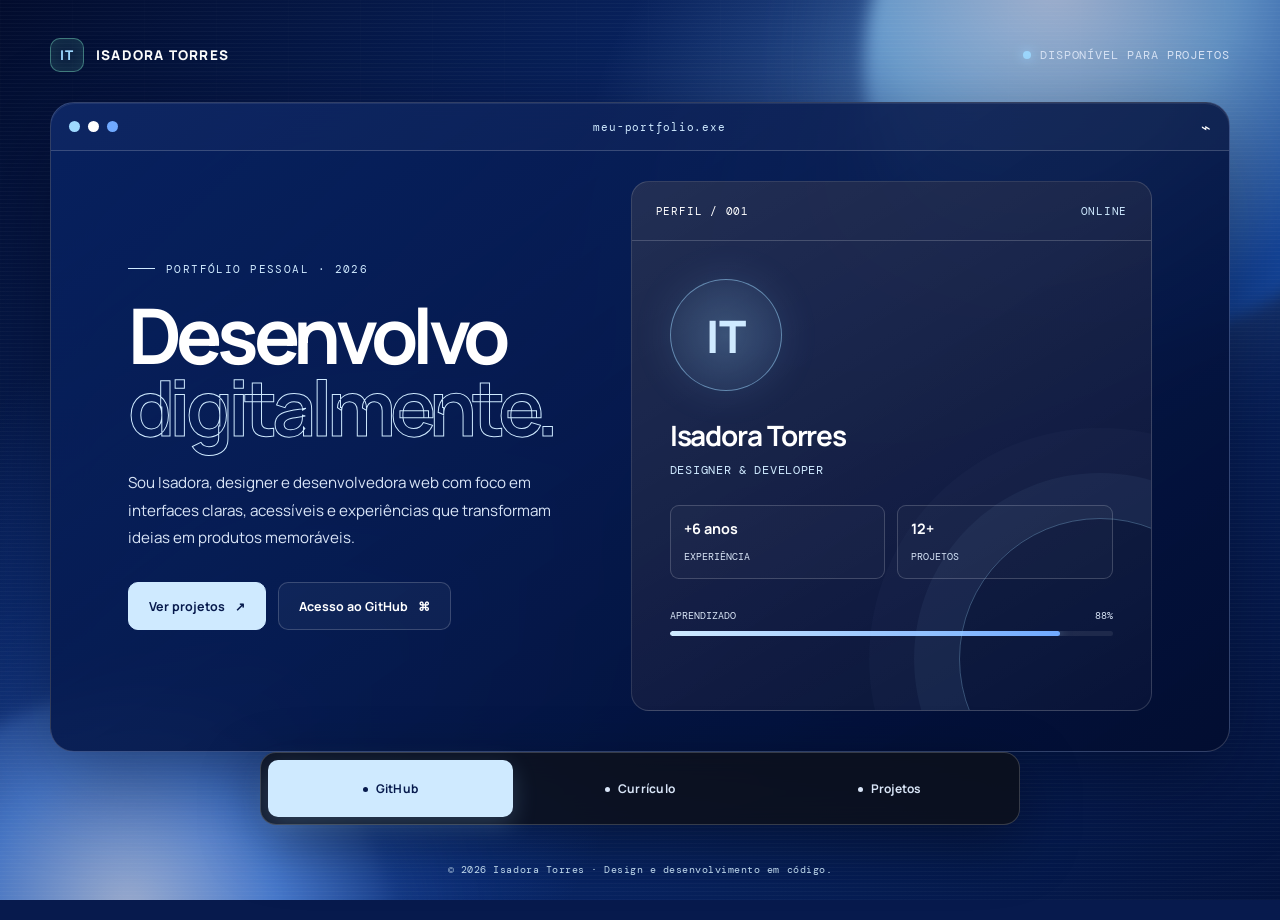
==== index.html @ 67c1f2a9 "primeira montagem do portifólio" ====
<!DOCTYPE html>
<html lang="pt-BR">
<head>
  <meta charset="UTF-8">
  <meta name="viewport" content="width=device-width, initial-scale=1.0">
  <meta name="description" content="Portfólio de Isadora Torres, designer e desenvolvedora web.">
  <title>Isadora Torres — Portfólio</title>
  <link rel="preconnect" href="https://fonts.googleapis.com">
  <link rel="preconnect" href="https://fonts.gstatic.com" crossorigin>
  <link rel="stylesheet" href="styles.css">
</head>
<body>
  <div class="background" aria-hidden="true">
    <div class="orb orb--one"></div>
    <div class="orb orb--two"></div>
  </div>
  <div class="scanlines" aria-hidden="true"></div>

  <main class="main-shell">
    <header class="topbar">
      <div class="brand">
        <span class="brand-mark" aria-hidden="true">IT</span>
        <span>Isadora Torres</span>
      </div>
      <div class="status">
        <span class="status-dot" aria-hidden="true"></span>
        Disponível para projetos
      </div>
    </header>

    <section class="window" aria-label="Portfólio pessoal">
      <div class="window-bar">
        <div class="window-controls" aria-hidden="true">
          <span class="control"></span>
          <span class="control"></span>
          <span class="control"></span>
        </div>
        <span class="window-title">meu-portfolio.exe</span>
        <span aria-hidden="true">⌁</span>
      </div>

      <div class="window-content">
        <section class="hero" aria-labelledby="hero-title">
          <div class="eyebrow">Portfólio pessoal · 2026</div>
          <h1 id="hero-title">Desenvolvo <span>digitalmente.</span></h1>
          <p class="hero-copy">
            Sou Isadora, designer e desenvolvedora web com foco em interfaces claras,
            acessíveis e experiências que transformam ideias em produtos memoráveis.
          </p>
          <div class="hero-actions">
            <button class="btn btn--primary" type="button" data-scroll-to="projetos">
              Ver projetos <span aria-hidden="true">↗</span>
            </button>
            <a class="btn" href="https://github.com/" target="_blank" rel="noreferrer">
              Acesso ao GitHub <span aria-hidden="true">⌘</span>
            </a>
          </div>
        </section>

        <aside class="profile-card" aria-label="Informações do perfil">
          <div class="card-header">
            <span>Perfil / 001</span>
            <span>Online</span>
          </div>
          <div class="card-body">
            <div class="avatar" aria-hidden="true">IT</div>
            <h2>Isadora Torres</h2>
            <div class="role">Designer &amp; Developer</div>
            <div class="card-meta">
              <div class="meta-item">
                <strong>+6 anos</strong>
                <span>Experiência</span>
              </div>
              <div class="meta-item">
                <strong>12+</strong>
                <span>Projetos</span>
              </div>
            </div>
            <div class="progress-label">
              <span>Aprendizado</span>
              <span>88%</span>
            </div>
            <div class="progress-track" aria-label="Progresso de aprendizado: 88 por cento">
              <div class="progress-fill"></div>
            </div>
          </div>
        </aside>
      </div>

      <section class="content-panel" id="panel-github" data-tab-panel="github" aria-labelledby="tab-github" hidden>
        <p class="panel-kicker">Código &amp; colaboração</p>
        <h2>GitHub</h2>
        <p class="panel-intro">Acompanhe minhas experiências em desenvolvimento, projetos open source e soluções criadas com foco em qualidade.</p>
        <div class="github-list">
          <article class="github-item">
            <div>
              <h3>Portfólio Web</h3>
              <p>Interface responsiva, acessível e animada.</p>
            </div>
            <span>HTML · CSS · JS</span>
          </article>
          <article class="github-item">
            <div>
              <h3>Dashboard de produtos</h3>
              <p>Organização de dados e experiência para usuários.</p>
            </div>
            <span>React · TypeScript</span>
          </article>
          <article class="github-item">
            <div>
              <h3>Biblioteca de componentes</h3>
              <p>Componentes reutilizáveis e padrões de design.</p>
            </div>
            <span>Storybook · Figma</span>
          </article>
        </div>
      </section>

      <section class="content-panel" id="panel-curriculo" data-tab-panel="curriculo" aria-labelledby="tab-curriculo" hidden>
        <p class="panel-kicker">Formação &amp; experiência</p>
        <h2>Currículo</h2>
        <p class="panel-intro">Uma combinação de experiência em design, desenvolvimento e colaboração para construir produtos completos.</p>
        <div class="resume-list">
          <article class="resume-item">
            <div>
              <h3>Desenvolvedora Sênior</h3>
              <p>Studio Digital · 2023 — Atual</p>
            </div>
            <span>Design systems · Frontend</span>
          </article>
          <article class="resume-item">
            <div>
              <h3>Designer de Produto</h3>
              <p>Nome da Empresa · 2020 — 2023</p>
            </div>
            <span>UX · Pesquisa · Prototipagem</span>
          </article>
          <article class="resume-item">
            <div>
              <h3>Graduação em Design</h3>
              <p>Universidade · 2019</p>
            </div>
            <span>Interface · Estratégia</span>
          </article>
        </div>
      </section>

      <section class="content-panel" id="panel-projetos" data-tab-panel="projetos" aria-labelledby="tab-projetos" hidden>
        <p class="panel-kicker">Trabalhos selecionados</p>
        <h2>Projetos</h2>
        <p class="panel-intro">Projetos que conectam estratégia, design e tecnologia para entregar soluções práticas e impactantes.</p>
        <div class="project-grid">
          <article class="project-card">
            <div class="project-card__top"><span>01 / 04</span><span>2026</span></div>
            <div>
              <h3>Finança em movimento</h3>
              <p>Plataforma de acompanhamento financeiro com experiência intuitiva.</p>
            </div>
          </article>
          <article class="project-card">
            <div class="project-card__top"><span>02 / 04</span><span>2025</span></div>
            <div>
              <h3>Identidade editorial</h3>
              <p>Sistema visual para publicar conteúdo com clareza e personalidade.</p>
            </div>
          </article>
          <article class="project-card">
            <div class="project-card__top"><span>03 / 04</span><span>2025</span></div>
            <div>
              <h3>Comunidad digital</h3>
              <p>Espaço de colaboração para profissionais de diferentes áreas.</p>
            </div>
          </article>
          <article class="project-card">
            <div class="project-card__top"><span>04 / 04</span><span>2024</span></div>
            <div>
              <h3>Mobile first</h3>
              <p>Experiência mobile pensada para atendimento e compras rápidas.</p>
            </div>
          </article>
        </div>
      </section>
    </section>

    <nav class="tabs" aria-label="Navegação do portfólio">
      <button class="tab-button is-active" id="tab-github" type="button" role="tab" aria-selected="true" aria-controls="panel-github" data-tab="github" tabindex="0">GitHub</button>
      <button class="tab-button" id="tab-curriculo" type="button" role="tab" aria-selected="false" aria-controls="panel-curriculo" data-tab="curriculo" tabindex="-1">Currículo</button>
      <button class="tab-button" id="tab-projetos" type="button" role="tab" aria-selected="false" aria-controls="panel-projetos" data-tab="projetos" tabindex="-1">Projetos</button>
    </nav>

    <p class="footer-note">Criado com atenção, código e uma boa dose de café.</p>
  </main>

  <script src="script.js"></script>
</body>
</html>
---- styles.css ----
@import url('https://fonts.googleapis.com/css2?family=DM+Mono:wght@400;500&family=Manrope:wght@400;500;600;700;800&display=swap');

:root {
  --ink: #ffffff;
  --muted: #d9e5f7;
  --panel: rgba(6, 27, 76, 0.74);
  --panel-strong: rgba(4, 20, 61, 0.92);
  --line: rgba(255, 255, 255, 0.18);
  --accent: #9ed9ff;
  --accent-2: #6fa9ff;
  --blue-deep: #071a4d;
  --blue-mid: #1d5fc6;
  --blue-soft: #cfeaff;
  --shadow: 0 30px 90px rgba(0, 6, 28, 0.48);
}

* {
  box-sizing: border-box;
}

html {
  scroll-behavior: smooth;
}

body {
  margin: 0;
  min-height: 100vh;
  overflow-x: hidden;
  color: var(--ink);
  background: var(--blue-deep);
  font-family: 'Manrope', sans-serif;
}

button,
a {
  font: inherit;
}

button {
  color: inherit;
}

.background {
  position: fixed;
  inset: 0;
  z-index: -3;
  overflow: hidden;
  background:
    radial-gradient(circle at 72% 20%, rgba(158, 217, 255, 0.3), transparent 29%),
    radial-gradient(circle at 20% 76%, rgba(43, 117, 255, 0.35), transparent 31%),
    linear-gradient(135deg, #020c2d 0%, #0b2d76 48%, #03133e 100%);
}

.background::before {
  content: '';
  position: absolute;
  inset: 0;
  opacity: 0.16;
  background-image:
    linear-gradient(rgba(255,255,255,0.06) 1px, transparent 1px),
    linear-gradient(90deg, rgba(255,255,255,0.06) 1px, transparent 1px);
  background-size: 72px 72px;
  mask-image: linear-gradient(to bottom, black, transparent 82%);
}

.orb {
  position: absolute;
  width: 34rem;
  height: 34rem;
  border-radius: 50%;
  filter: blur(8px);
  opacity: 0.58;
  animation: float 12s ease-in-out infinite alternate;
}

.orb--one {
  top: -13rem;
  right: -8rem;
  background: radial-gradient(circle at 35% 35%, #ffffff, #9ed9ff 36%, #1d5fc6 70%);
  box-shadow: 0 0 120px rgba(158, 217, 255, 0.35);
}

.orb--two {
  bottom: -21rem;
  left: -9rem;
  background: radial-gradient(circle at 50% 40%, #ffffff, #6fa9ff 35%, #0b2d76 70%);
  box-shadow: 0 0 120px rgba(111, 169, 255, 0.3);
  animation-delay: -5s;
}

.scanlines {
  position: fixed;
  inset: 0;
  z-index: -1;
  opacity: 0.06;
  pointer-events: none;
  background: repeating-linear-gradient(to bottom, transparent 0, transparent 3px, #fff 4px);
}

.main-shell {
  width: min(1180px, calc(100% - 40px));
  min-height: 100vh;
  margin: 0 auto;
  padding: 28px 0 34px;
  display: flex;
  flex-direction: column;
}

.topbar {
  display: flex;
  align-items: center;
  justify-content: space-between;
  min-height: 54px;
}

.brand {
  display: flex;
  align-items: center;
  gap: 12px;
  font-size: 0.84rem;
  font-weight: 800;
  letter-spacing: 0.09em;
  text-transform: uppercase;
}

.brand-mark {
  width: 34px;
  height: 34px;
  display: grid;
  place-items: center;
  border: 1px solid rgba(139,255,214,0.4);
  border-radius: 10px;
  color: var(--accent);
  background: rgba(139,255,214,0.08);
  box-shadow: inset 0 0 18px rgba(139,255,214,0.08);
}

.status {
  display: flex;
  align-items: center;
  gap: 9px;
  color: var(--muted);
  font-family: 'DM Mono', monospace;
  font-size: 0.72rem;
  letter-spacing: 0.08em;
  text-transform: uppercase;
}

.status-dot {
  width: 8px;
  height: 8px;
  border-radius: 50%;
  background: var(--accent);
  box-shadow: 0 0 12px var(--accent);
  animation: pulse 2s ease-in-out infinite;
}

.window {
  position: relative;
  flex: 1;
  min-height: 650px;
  margin-top: 20px;
  overflow: hidden;
  border: 1px solid var(--line);
  border-radius: 24px;
  background: linear-gradient(145deg, rgba(8, 35, 100, 0.88), rgba(2, 13, 48, 0.96));
  box-shadow: var(--shadow);
  backdrop-filter: blur(20px);
}

.window::before {
  content: '';
  position: absolute;
  inset: 0;
  pointer-events: none;
  border-radius: inherit;
  box-shadow: inset 0 1px 0 rgba(255,255,255,0.08);
}

.window-bar {
  height: 48px;
  padding: 0 18px;
  display: flex;
  align-items: center;
  justify-content: space-between;
  border-bottom: 1px solid var(--line);
  background: rgba(255,255,255,0.025);
}

.window-controls {
  display: flex;
  gap: 8px;
}

.control {
  width: 11px;
  height: 11px;
  border-radius: 50%;
  background: rgba(255,255,255,0.18);
}

.control:nth-child(1) { background: #9ed9ff; }
.control:nth-child(2) { background: #ffffff; }
.control:nth-child(3) { background: #6fa9ff; }

.window-title {
  color: var(--blue-soft);
  font-family: 'DM Mono', monospace;
  font-size: 0.69rem;
  letter-spacing: 0.07em;
}

.window-content {
  display: grid;
  grid-template-columns: 0.9fr 1.1fr;
  min-height: 590px;
}

.hero {
  padding: clamp(48px, 7vw, 92px) clamp(30px, 6vw, 80px);
  display: flex;
  flex-direction: column;
  justify-content: center;
}

.eyebrow {
  display: flex;
  align-items: center;
  gap: 11px;
  margin-bottom: 23px;
  color: var(--blue-soft);
  font-family: 'DM Mono', monospace;
  font-size: 0.69rem;
  letter-spacing: 0.13em;
  text-transform: uppercase;
}

.eyebrow::before {
  content: '';
  width: 27px;
  height: 1px;
  background: var(--blue-soft);
}

h1 {
  max-width: 600px;
  margin: 0;
  font-size: clamp(3.2rem, 6vw, 6.1rem);
  line-height: 0.94;
  letter-spacing: -0.07em;
}

h1 span {
  display: block;
  color: transparent;
  -webkit-text-stroke: 1px var(--blue-soft);
}

.hero-copy {
  max-width: 500px;
  margin: 26px 0 31px;
  color: var(--muted);
  font-size: 0.95rem;
  line-height: 1.8;
}

.hero-actions {
  display: flex;
  flex-wrap: wrap;
  gap: 12px;
}

.btn {
  min-height: 48px;
  padding: 0 20px;
  display: inline-flex;
  align-items: center;
  justify-content: center;
  gap: 10px;
  border: 1px solid var(--line);
  border-radius: 10px;
  color: var(--ink);
  background: rgba(255,255,255,0.04);
  cursor: pointer;
  text-decoration: none;
  font-size: 0.78rem;
  font-weight: 700;
  transition: transform 180ms ease, background 180ms ease, border-color 180ms ease;
}

.btn:hover {
  transform: translateY(-2px);
  border-color: rgba(139,255,214,0.45);
  background: rgba(139,255,214,0.08);
}

.btn--primary {
  border-color: var(--blue-soft);
  color: var(--blue-deep);
  background: var(--blue-soft);
}

.btn--primary:hover {
  background: #ffffff;
}

.profile-card {
  position: relative;
  margin: 30px clamp(30px, 6vw, 80px) 30px 0;
  min-height: 520px;
  overflow: hidden;
  border: 1px solid rgba(255,255,255,0.15);
  border-radius: 18px;
  background:
    linear-gradient(150deg, rgba(255,255,255,0.12), rgba(255,255,255,0.025)),
    rgba(3, 15, 52, 0.72);
}

.profile-card::after {
  content: '';
  position: absolute;
  width: 280px;
  height: 280px;
  right: -90px;
  bottom: -90px;
  border: 1px solid rgba(158,217,255,0.3);
  border-radius: 50%;
  box-shadow: 0 0 0 45px rgba(158,217,255,0.05), 0 0 0 90px rgba(158,217,255,0.025);
}

.card-header {
  padding: 22px 24px;
  display: flex;
  justify-content: space-between;
  border-bottom: 1px solid var(--line);
  font-family: 'DM Mono', monospace;
  font-size: 0.68rem;
  letter-spacing: 0.07em;
  text-transform: uppercase;
}

.card-header span:last-child {
  color: var(--blue-soft);
}

.card-body {
  padding: 38px 38px 28px;
}

.avatar {
  width: 112px;
  height: 112px;
  display: grid;
  place-items: center;
  margin-bottom: 25px;
  border: 1px solid rgba(158,217,255,0.5);
  border-radius: 50%;
  color: var(--blue-soft);
  background: radial-gradient(circle, rgba(158,217,255,0.24), rgba(158,217,255,0.04));
  font-size: 2.8rem;
  font-weight: 800;
  box-shadow: 0 0 40px rgba(158,217,255,0.12);
}

.profile-card h2 {
  margin: 0 0 8px;
  font-size: 1.75rem;
  letter-spacing: -0.04em;
}

.role {
  color: var(--blue-soft);
  font-family: 'DM Mono', monospace;
  font-size: 0.73rem;
  letter-spacing: 0.06em;
  text-transform: uppercase;
}

.card-meta {
  margin: 27px 0 30px;
  display: grid;
  grid-template-columns: 1fr 1fr;
  gap: 12px;
}

.meta-item {
  padding: 13px;
  border: 1px solid var(--line);
  border-radius: 9px;
  background: rgba(255,255,255,0.025);
}

.meta-item strong {
  display: block;
  margin-bottom: 5px;
  font-size: 0.9rem;
}

.meta-item span {
  color: var(--muted);
  font-family: 'DM Mono', monospace;
  font-size: 0.63rem;
  text-transform: uppercase;
}

.progress-label {
  display: flex;
  justify-content: space-between;
  margin-bottom: 9px;
  color: var(--muted);
  font-family: 'DM Mono', monospace;
  font-size: 0.65rem;
  text-transform: uppercase;
}

.progress-track {
  height: 5px;
  overflow: hidden;
  border-radius: 10px;
  background: rgba(255,255,255,0.08);
}

.progress-fill {
  width: 88%;
  height: 100%;
  border-radius: inherit;
  background: linear-gradient(90deg, var(--blue-soft), var(--accent-2));
  box-shadow: 0 0 12px rgba(158,217,255,0.5);
  animation: load 1.4s ease-out both;
}

.content-panel {
  display: none;
  min-height: 590px;
  padding: 64px clamp(30px, 6vw, 80px);
  animation: panelIn 420ms ease both;
}

.content-panel.is-active {
  display: block;
}

.panel-kicker {
  margin: 0 0 12px;
  color: var(--blue-soft);
  font-family: 'DM Mono', monospace;
  font-size: 0.69rem;
  letter-spacing: 0.11em;
  text-transform: uppercase;
}

.content-panel h2 {
  margin: 0 0 18px;
  font-size: clamp(2.1rem, 4vw, 3.8rem);
  letter-spacing: -0.055em;
}

.panel-intro {
  max-width: 680px;
  margin: 0 0 40px;
  color: var(--muted);
  line-height: 1.7;
}

.project-grid {
  display: grid;
  grid-template-columns: repeat(2, minmax(0, 1fr));
  gap: 15px;
}

.project-card {
  min-height: 175px;
  padding: 22px;
  display: flex;
  flex-direction: column;
  justify-content: space-between;
  border: 1px solid var(--line);
  border-radius: 14px;
  background: rgba(255,255,255,0.025);
  transition: transform 180ms ease, border-color 180ms ease, background 180ms ease;
}

.project-card:hover {
  transform: translateY(-4px);
  border-color: rgba(158,217,255,0.55);
  background: rgba(158,217,255,0.08);
}

.project-card__top {
  display: flex;
  align-items: center;
  justify-content: space-between;
  color: var(--blue-soft);
  font-family: 'DM Mono', monospace;
  font-size: 0.64rem;
}

.project-card h3 {
  margin: 20px 0 7px;
  font-size: 1.1rem;
}

.project-card p {
  margin: 0;
  color: var(--muted);
  font-size: 0.78rem;
  line-height: 1.55;
}

.resume-list,
.github-list {
  display: grid;
  gap: 12px;
}

.resume-item,
.github-item {
  padding: 20px;
  display: grid;
  grid-template-columns: 1fr auto;
  gap: 20px;
  align-items: center;
  border: 1px solid var(--line);
  border-radius: 13px;
  background: rgba(255,255,255,0.025);
}

.resume-item h3,
.github-item h3 {
  margin: 0 0 6px;
  font-size: 1rem;
}

.resume-item p,
.github-item p {
  margin: 0;
  color: var(--muted);
  font-size: 0.78rem;
}

.resume-item span,
.github-item span {
  color: var(--blue-soft);
  font-family: 'DM Mono', monospace;
  font-size: 0.66rem;
}

.tabs {
  position: relative;
  z-index: 3;
  width: min(760px, calc(100% - 40px));
  margin: 0 auto 0;
  padding: 7px;
  display: grid;
  grid-template-columns: repeat(3, 1fr);
  gap: 5px;
  border: 1px solid var(--line);
  border-radius: 16px;
  background: rgba(12, 16, 26, 0.86);
  box-shadow: 0 20px 60px rgba(0,0,0,0.34);
  backdrop-filter: blur(16px);
}

.tab-button {
  position: relative;
  min-height: 57px;
  border: 0;
  border-radius: 10px;
  color: var(--muted);
  background: transparent;
  cursor: pointer;
  font-size: 0.75rem;
  font-weight: 700;
  letter-spacing: 0.02em;
  transition: color 180ms ease, background 180ms ease;
}

.tab-button:hover {
  color: var(--ink);
}

.tab-button.is-active {
  color: var(--blue-deep);
  background: var(--blue-soft);
  box-shadow: 0 8px 24px rgba(158,217,255,0.2);
}

.tab-button::before {
  content: '';
  width: 5px;
  height: 5px;
  display: inline-block;
  margin-right: 8px;
  border-radius: 50%;
  background: currentColor;
  vertical-align: 1px;
}

.footer-note {
  padding: 28px 0 0;
  color: var(--blue-soft);
  font-family: 'DM Mono', monospace;
  font-size: 0.64rem;
  letter-spacing: 0.05em;
  text-align: center;
}

@keyframes float {
  from { transform: translate3d(-2%, -2%, 0) scale(0.96); }
  to { transform: translate3d(5%, 5%, 0) scale(1.08); }
}

@keyframes pulse {
  50% { opacity: 0.45; transform: scale(0.8); }
}

@keyframes load {
  from { width: 0; }
}

@keyframes panelIn {
  from { opacity: 0; transform: translateY(12px); }
  to { opacity: 1; transform: translateY(0); }
}

@media (max-width: 850px) {
  .window-content {
    grid-template-columns: 1fr;
  }

  .hero {
    padding-bottom: 45px;
  }

  .profile-card {
    margin: 0 30px 30px;
    min-height: 390px;
  }

  .content-panel {
    padding-top: 50px;
  }
}

@media (max-width: 560px) {
  .main-shell {
    width: min(100% - 20px, 1180px);
    padding-top: 14px;
  }

  .window {
    min-height: 0;
    border-radius: 18px;
  }

  .window-title {
    display: none;
  }

  .hero,
  .content-panel {
    padding-left: 23px;
    padding-right: 23px;
  }

  h1 {
    font-size: clamp(3rem, 17vw, 4.5rem);
  }

  .profile-card {
    margin-left: 12px;
    margin-right: 12px;
  }

  .card-body {
    padding: 30px 24px;
  }

  .project-grid,
  .resume-item,
  .github-item {
    grid-template-columns: 1fr;
  }

  .tabs {
    width: calc(100% - 20px);
    gap: 2px;
  }

  .tab-button {
    min-height: 54px;
    font-size: 0.66rem;
  }

  .tab-button::before {
    display: none;
  }
}

@media (prefers-reduced-motion: reduce) {
  *,
  *::before,
  *::after {
    scroll-behavior: auto !important;
    animation-duration: 0.01ms !important;
    animation-iteration-count: 1 !important;
    transition-duration: 0.01ms !important;
  }
}
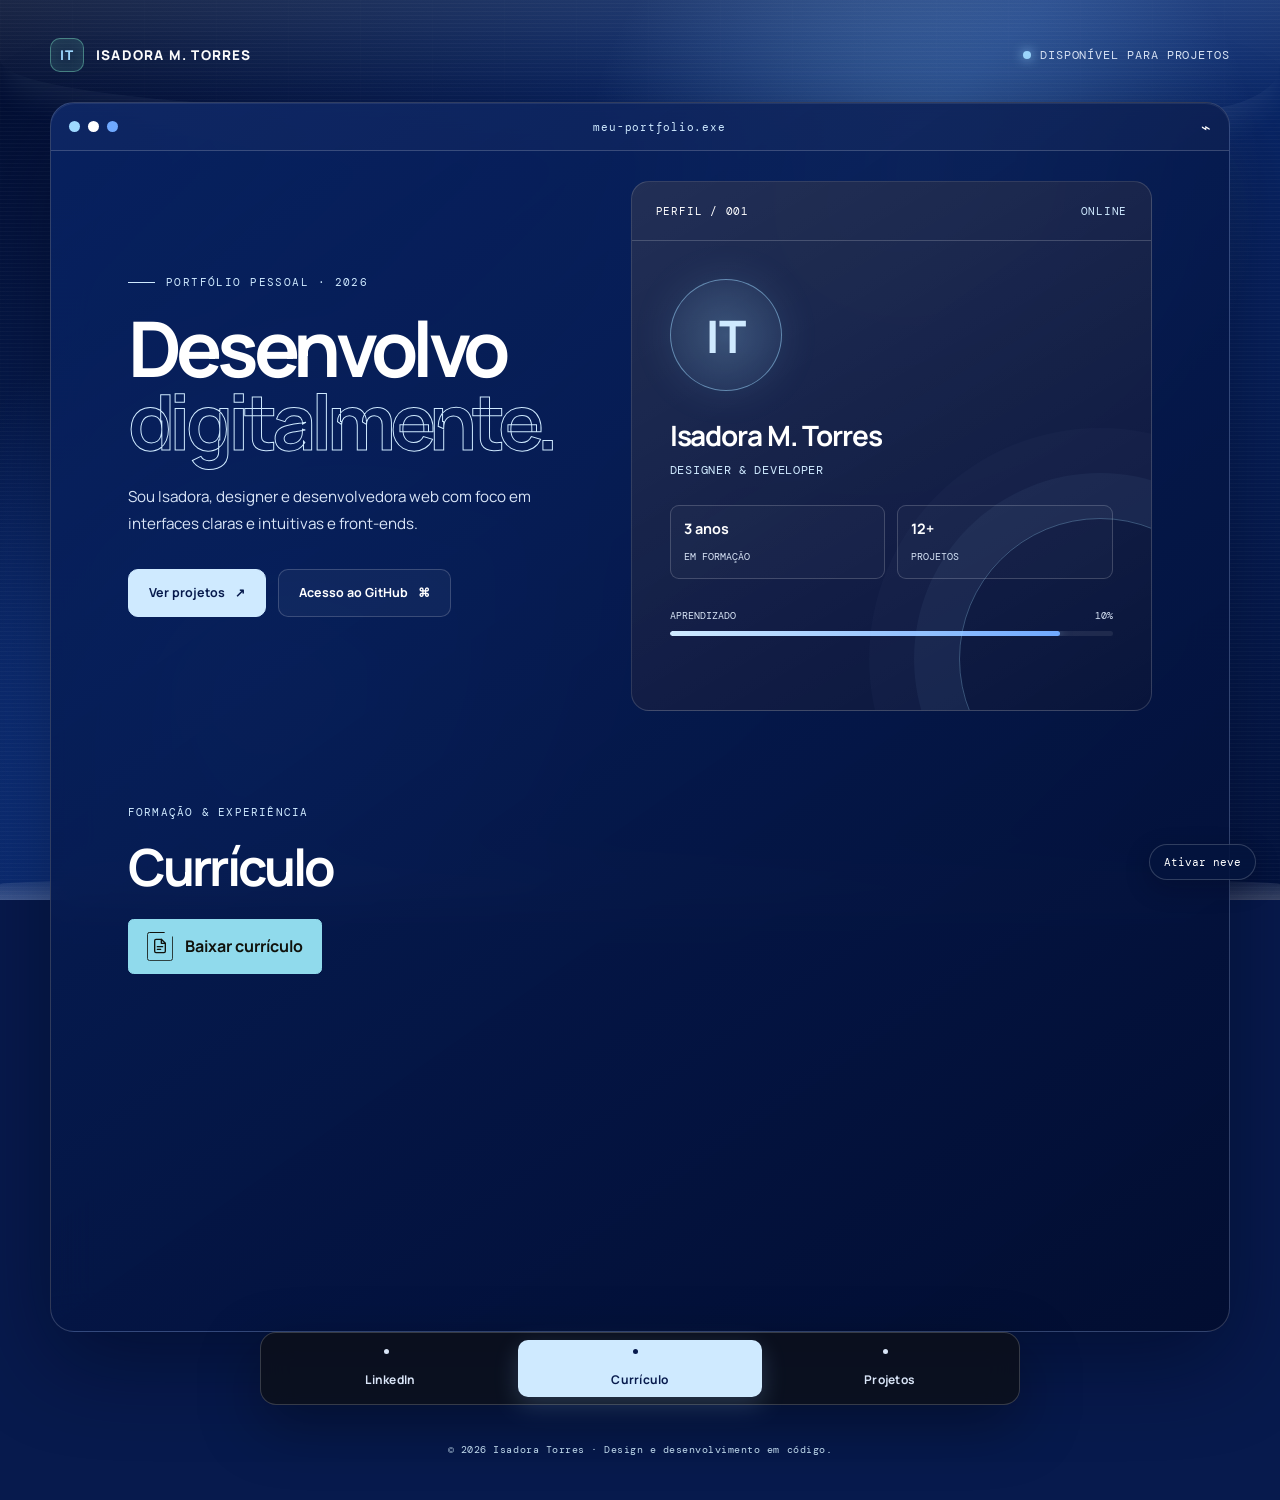
==== commit ecafeccc: "adicionado abas dos projetos e link para o linkediin" ====
--- a/index.html
+++ b/index.html
@@ -10,9 +10,15 @@
   <link rel="stylesheet" href="styles.css">
 </head>
 <body>
+  <input class="snow-toggle-input" type="checkbox" id="snow-toggle" aria-label="Ativar ou pausar a animação de neve">
+  <label class="snow-toggle-label" for="snow-toggle">
+    <span class="snow-toggle-label__play">Ativar neve</span>
+    <span class="snow-toggle-label__pause">Pausar neve</span>
+  </label>
   <div class="background" aria-hidden="true">
-    <div class="orb orb--one"></div>
-    <div class="orb orb--two"></div>
+    <div class="snow-cloud"></div>
+    <div class="snow-layer"></div>
+    <div class="snow-ground"></div>
   </div>
   <div class="scanlines" aria-hidden="true"></div>
 
@@ -20,7 +26,7 @@
     <header class="topbar">
       <div class="brand">
         <span class="brand-mark" aria-hidden="true">IT</span>
-        <span>Isadora Torres</span>
+        <span>Isadora M. Torres</span>
       </div>
       <div class="status">
         <span class="status-dot" aria-hidden="true"></span>
@@ -44,8 +50,8 @@
           <div class="eyebrow">Portfólio pessoal · 2026</div>
           <h1 id="hero-title">Desenvolvo <span>digitalmente.</span></h1>
           <p class="hero-copy">
-            Sou Isadora, designer e desenvolvedora web com foco em interfaces claras,
-            acessíveis e experiências que transformam ideias em produtos memoráveis.
+            Sou Isadora, designer e desenvolvedora web com foco em interfaces claras
+            e intuitivas e front-ends.
           </p>
           <div class="hero-actions">
             <button class="btn btn--primary" type="button" data-scroll-to="projetos">
@@ -64,12 +70,12 @@
           </div>
           <div class="card-body">
             <div class="avatar" aria-hidden="true">IT</div>
-            <h2>Isadora Torres</h2>
+            <h2>Isadora M. Torres</h2>
             <div class="role">Designer &amp; Developer</div>
             <div class="card-meta">
               <div class="meta-item">
-                <strong>+6 anos</strong>
-                <span>Experiência</span>
+                <strong>3 anos</strong>
+                <span>Em formação</span>
               </div>
               <div class="meta-item">
                 <strong>12+</strong>
@@ -78,113 +84,164 @@
             </div>
             <div class="progress-label">
               <span>Aprendizado</span>
-              <span>88%</span>
-            </div>
-            <div class="progress-track" aria-label="Progresso de aprendizado: 88 por cento">
+              <span>10%</span>
+            </div>
+            <div class="progress-track" aria-label="Progresso de aprendizado: 10 por cento">
               <div class="progress-fill"></div>
             </div>
           </div>
         </aside>
       </div>
 
-      <section class="content-panel" id="panel-github" data-tab-panel="github" aria-labelledby="tab-github" hidden>
-        <p class="panel-kicker">Código &amp; colaboração</p>
-        <h2>GitHub</h2>
-        <p class="panel-intro">Acompanhe minhas experiências em desenvolvimento, projetos open source e soluções criadas com foco em qualidade.</p>
-        <div class="github-list">
-          <article class="github-item">
-            <div>
-              <h3>Portfólio Web</h3>
-              <p>Interface responsiva, acessível e animada.</p>
-            </div>
-            <span>HTML · CSS · JS</span>
-          </article>
-          <article class="github-item">
-            <div>
-              <h3>Dashboard de produtos</h3>
-              <p>Organização de dados e experiência para usuários.</p>
-            </div>
-            <span>React · TypeScript</span>
-          </article>
-          <article class="github-item">
-            <div>
-              <h3>Biblioteca de componentes</h3>
-              <p>Componentes reutilizáveis e padrões de design.</p>
-            </div>
-            <span>Storybook · Figma</span>
-          </article>
-        </div>
+      <section class="content-panel is-active" id="panel-curriculo" data-tab-panel="curriculo" aria-labelledby="tab-curriculo">
+        <p class="panel-kicker">Formação &amp; experiência</p>
+
+        <!-- curriculo list and styles-->
+        <h2>Currículo</h2>
+
+        <style>
+          .curriculo-download {
+            --download-color: #90daec;
+            display: inline-flex;
+            align-items: center;
+            gap: 0.75rem;
+            min-height: 3rem;
+            padding: 0.75rem 1.15rem;
+            border: 1px solid var(--download-color);
+            border-radius: 0.35rem;
+            color: #10120c;
+            background: var(--download-color);
+            font: inherit;
+            font-weight: 700;
+            cursor: pointer;
+            box-shadow: 0 0 0 rgba(216, 255, 79, 0);
+            transition: transform 180ms ease, box-shadow 180ms ease, background 180ms ease;
+          }
+
+          .curriculo-download:hover {
+            transform: translateY(-3px);
+            background: #88ffeb;
+            box-shadow: 0 8px 24px rgba(216, 255, 79, 0.28);
+          }
+
+          .curriculo-download:focus-visible {
+            outline: 3px solid #fff;
+            outline-offset: 4px;
+          }
+
+          .curriculo-download:active,
+          .curriculo-download.is-opening {
+            transform: translateY(1px) scale(0.96);
+          }
+
+          .curriculo-download__icon {
+            position: relative;
+            display: grid;
+            width: 1.6rem;
+            height: 1.8rem;
+            place-items: center;
+            transition: transform 350ms cubic-bezier(0.2, 0.8, 0.2, 1);
+          }
+
+          .curriculo-download:hover .curriculo-download__icon,
+          .curriculo-download.is-opening .curriculo-download__icon {
+            transform: translateY(3px) rotate(3deg);
+          }
+
+          .curriculo-download__icon::after {
+            position: absolute;
+            inset: 0;
+            border: 1px solid currentColor;
+            border-radius: 0.15rem;
+            content: "";
+            clip-path: polygon(0 0, 67% 0, 78% 16%, 100% 16%, 100% 100%, 0 100%);
+          }
+
+          .curriculo-download__icon svg {
+            width: 1rem;
+            height: 1rem;
+            animation: file-pulse 1.1s ease-in-out infinite alternate;
+          }
+
+          .curriculo-download.is-opening .curriculo-download__icon svg {
+            animation: file-open 650ms ease both;
+          }
+
+          @keyframes file-pulse {
+            to { transform: translateY(-2px); }
+          }
+
+          @keyframes file-open {
+            0% { transform: scale(1); }
+            45% { transform: translateY(-5px) scale(1.25) rotate(-8deg); }
+            100% { transform: translateY(0) scale(1) rotate(0); }
+          }
+        </style>
+
+        <button
+          class="curriculo-download"
+          type="button"
+          aria-label="Abrir o currículo em uma nova janela"
+          onclick="this.classList.remove('is-opening'); void this.offsetWidth; this.classList.add('is-opening'); window.open('./curriculo.pdf', '_blank', 'noopener,noreferrer'); setTimeout(() => this.classList.remove('is-opening'), 700);"
+        >
+          <span class="curriculo-download__icon" aria-hidden="true">
+            <svg viewBox="0 0 24 24" fill="none" stroke="currentColor" stroke-width="2" stroke-linecap="round" stroke-linejoin="round">
+              <path d="M14 2H6a2 2 0 0 0-2 2v16a2 2 0 0 0 2 2h12a2 2 0 0 0 2-2V8z"></path>
+              <path d="M14 2v6h6M8 13h8M8 17h5"></path>
+            </svg>
+          </span>
+          Baixar currículo
+        </button>
+
       </section>
 
-      <section class="content-panel" id="panel-curriculo" data-tab-panel="curriculo" aria-labelledby="tab-curriculo" hidden>
-        <p class="panel-kicker">Formação &amp; experiência</p>
-        <h2>Currículo</h2>
-        <p class="panel-intro">Uma combinação de experiência em design, desenvolvimento e colaboração para construir produtos completos.</p>
-        <div class="resume-list">
-          <article class="resume-item">
-            <div>
-              <h3>Desenvolvedora Sênior</h3>
-              <p>Studio Digital · 2023 — Atual</p>
-            </div>
-            <span>Design systems · Frontend</span>
-          </article>
-          <article class="resume-item">
-            <div>
-              <h3>Designer de Produto</h3>
-              <p>Nome da Empresa · 2020 — 2023</p>
-            </div>
-            <span>UX · Pesquisa · Prototipagem</span>
-          </article>
-          <article class="resume-item">
-            <div>
-              <h3>Graduação em Design</h3>
-              <p>Universidade · 2019</p>
-            </div>
-            <span>Interface · Estratégia</span>
-          </article>
-        </div>
-      </section>
-
+      <!-- Project List -->
       <section class="content-panel" id="panel-projetos" data-tab-panel="projetos" aria-labelledby="tab-projetos" hidden>
         <p class="panel-kicker">Trabalhos selecionados</p>
+
         <h2>Projetos</h2>
         <p class="panel-intro">Projetos que conectam estratégia, design e tecnologia para entregar soluções práticas e impactantes.</p>
         <div class="project-grid">
           <article class="project-card">
             <div class="project-card__top"><span>01 / 04</span><span>2026</span></div>
             <div>
-              <h3>Finança em movimento</h3>
-              <p>Plataforma de acompanhamento financeiro com experiência intuitiva.</p>
+              <h3>Portfólio pessoal</h3>
+              <p>Site responsivo para apresentar meu perfil, currículo e projetos.</p>
+              <a class="btn" href="./projeto1.html" aria-label="Ver detalhes do projeto 1">Ver detalhes</a>
             </div>
           </article>
           <article class="project-card">
             <div class="project-card__top"><span>02 / 04</span><span>2025</span></div>
             <div>
-              <h3>Identidade editorial</h3>
-              <p>Sistema visual para publicar conteúdo com clareza e personalidade.</p>
+              <h3>project 2</h3>
+              <p>project 2</p>
+              <a class="btn" href="./projeto2.html" aria-label="Ver detalhes do projeto 2">Ver detalhes</a>
             </div>
           </article>
           <article class="project-card">
             <div class="project-card__top"><span>03 / 04</span><span>2025</span></div>
             <div>
-              <h3>Comunidad digital</h3>
-              <p>Espaço de colaboração para profissionais de diferentes áreas.</p>
+              <h3>project 3</h3>
+              <p>project 3</p>
+              <a class="btn" href="./projeto3.html" aria-label="Ver detalhes do projeto 3">Ver detalhes</a>
             </div>
           </article>
           <article class="project-card">
             <div class="project-card__top"><span>04 / 04</span><span>2024</span></div>
             <div>
-              <h3>Mobile first</h3>
-              <p>Experiência mobile pensada para atendimento e compras rápidas.</p>
+              <h3>project 4</h3>
+              <p>project 4</p>
+              <a class="btn" href="./projeto4.html" aria-label="Ver detalhes do projeto 4">Ver detalhes</a>
             </div>
           </article>
         </div>
       </section>
     </section>
 
+<!-- Tabs -->
     <nav class="tabs" aria-label="Navegação do portfólio">
-      <button class="tab-button is-active" id="tab-github" type="button" role="tab" aria-selected="true" aria-controls="panel-github" data-tab="github" tabindex="0">GitHub</button>
-      <button class="tab-button" id="tab-curriculo" type="button" role="tab" aria-selected="false" aria-controls="panel-curriculo" data-tab="curriculo" tabindex="-1">Currículo</button>
+      <a class="tab-button" href="https://www.linkedin.com/in/isadora-da-maia-torres-57410b334/" target="_blank" rel="noopener noreferrer">LinkedIn</a>
+      <button class="tab-button is-active" id="tab-curriculo" type="button" role="tab" aria-selected="true" aria-controls="panel-curriculo" data-tab="curriculo" tabindex="0">Currículo</button>
       <button class="tab-button" id="tab-projetos" type="button" role="tab" aria-selected="false" aria-controls="panel-projetos" data-tab="projetos" tabindex="-1">Projetos</button>
     </nav>
 
--- a/styles.css
+++ b/styles.css
@@ -63,29 +63,189 @@
   mask-image: linear-gradient(to bottom, black, transparent 82%);
 }
 
-.orb {
+.snow-toggle-input {
+  position: fixed;
+  width: 1px;
+  height: 1px;
+  overflow: hidden;
+  clip-path: inset(50%);
+  white-space: nowrap;
+}
+
+.snow-toggle-label {
+  position: fixed;
+  right: 24px;
+  bottom: 20px;
+  z-index: 5;
+  padding: 10px 14px;
+  border: 1px solid var(--line);
+  border-radius: 999px;
+  color: var(--ink);
+  background: rgba(4, 20, 61, 0.9);
+  box-shadow: 0 8px 24px rgba(0, 6, 28, 0.28);
+  cursor: pointer;
+  font-family: 'DM Mono', monospace;
+  font-size: 0.7rem;
+}
+
+.snow-toggle-label__pause,
+#snow-toggle:checked + .snow-toggle-label .snow-toggle-label__play {
+  display: none;
+}
+
+#snow-toggle:checked + .snow-toggle-label .snow-toggle-label__pause {
+  display: inline;
+}
+
+#snow-toggle:focus-visible + .snow-toggle-label {
+  outline: 2px solid var(--accent);
+  outline-offset: 3px;
+}
+
+.snow-cloud,
+.snow-ground,
+.snow-layer {
   position: absolute;
-  width: 34rem;
-  height: 34rem;
+  right: 0;
+  left: 0;
+  pointer-events: none;
+}
+
+.snow-cloud {
+  top: 0;
+  height: 110px;
+  z-index: 0;
+  border-radius: 0 0 90px 33% / 0 0 45px 50px;
+  background: linear-gradient(180deg, rgba(207, 234, 255, 0.12), transparent);
+  box-shadow: 0 16px 30px rgba(207, 234, 255, 0.08);
+  animation: clouds 5s ease alternate infinite 0.2s, wind 4s ease-out alternate infinite;
+}
+
+.snow-layer {
+  inset: 0;
+  z-index: 1;
+  overflow: hidden;
+}
+
+.snowflake {
+  position: absolute;
+  top: -50px;
+  display: inline-block;
+  width: 16px;
+  height: 16px;
   border-radius: 50%;
-  filter: blur(8px);
-  opacity: 0.58;
-  animation: float 12s ease-in-out infinite alternate;
-}
-
-.orb--one {
-  top: -13rem;
-  right: -8rem;
-  background: radial-gradient(circle at 35% 35%, #ffffff, #9ed9ff 36%, #1d5fc6 70%);
-  box-shadow: 0 0 120px rgba(158, 217, 255, 0.35);
-}
-
-.orb--two {
-  bottom: -21rem;
-  left: -9rem;
-  background: radial-gradient(circle at 50% 40%, #ffffff, #6fa9ff 35%, #0b2d76 70%);
-  box-shadow: 0 0 120px rgba(111, 169, 255, 0.3);
-  animation-delay: -5s;
+  background-image:
+    linear-gradient(180deg, transparent 40%, white 40% 60%, transparent 60%),
+    linear-gradient(90deg, transparent 40%, white 40% 60%, transparent 60%),
+    linear-gradient(45deg, transparent 43%, white 43% 57%, transparent 57%),
+    linear-gradient(135deg, transparent 43%, white 43% 57%, transparent 57%);
+  animation: falling 3s linear 0s infinite backwards;
+}
+
+.snowflake:nth-of-type(4n) {
+  width: 30px;
+  height: 30px;
+  animation-duration: 5.3s;
+  transform-origin: -10px -20px;
+}
+
+.snowflake:nth-of-type(4n + 1) {
+  width: 24px;
+  height: 24px;
+  animation-duration: 3.1s;
+  transform-origin: 10px -20px;
+}
+
+.snowflake:nth-of-type(4n + 2) {
+  width: 10px;
+  height: 10px;
+  animation-duration: 1.7s;
+  transform-origin: right -20px;
+}
+
+.snowflake:nth-of-type(4n + 3) {
+  width: 40px;
+  height: 40px;
+  transform-origin: -50px 0;
+}
+
+.snowflake:nth-of-type(3n) {
+  animation-delay: 2.3s;
+}
+
+.snowflake:nth-of-type(3n + 1) {
+  animation-delay: 1.5s;
+}
+
+.snowflake:nth-of-type(3n + 2) {
+  animation-delay: 3.4s;
+}
+
+.snowflake:nth-of-type(5n) {
+  animation-timing-function: ease-in-out;
+}
+
+.snowflake:nth-of-type(5n + 1) {
+  animation-timing-function: ease-out;
+}
+
+.snowflake:nth-of-type(5n + 2) {
+  animation-timing-function: ease;
+}
+
+.snowflake:nth-of-type(5n + 3) {
+  animation-timing-function: ease-in;
+}
+
+.snowflake:nth-of-type(5n + 4) {
+  animation-timing-function: linear;
+}
+
+.snowflake:nth-of-type(11n) {
+  animation-timing-function: cubic-bezier(0.2, 0.3, 0.8, 0.9);
+}
+
+.snowflake:nth-of-type(7n) { opacity: 0.5; }
+.snowflake:nth-of-type(7n + 2) { opacity: 0.3; }
+.snowflake:nth-of-type(7n + 4) { opacity: 0.7; }
+
+.snowflake:nth-of-type(7n + 6) {
+  opacity: 0.6;
+  animation-timing-function: ease-in;
+  transform-origin: left 10px;
+}
+
+.snowflake:nth-of-type(7n + 1) { opacity: 0.8; }
+
+.snow-ground {
+  bottom: 0;
+  height: 24px;
+  z-index: 2;
+  border-radius: 50% 50% 0 0 / 35% 35% 0 0;
+  background: linear-gradient(to top, rgba(255, 255, 255, 0.22), rgba(207, 234, 255, 0.06));
+  background-repeat: no-repeat;
+  background-position: center 24px;
+  transform: translate3d(0, 0, 0);
+  animation: snowfall linear 300s forwards;
+}
+
+.snowflake,
+.snow-cloud,
+.snow-ground {
+  animation-play-state: paused;
+}
+
+#snow-toggle:checked ~ .background .snowflake,
+#snow-toggle:checked ~ .background .snow-cloud,
+#snow-toggle:checked ~ .background .snow-ground {
+  animation-play-state: running;
+}
+
+@media (max-width: 600px) {
+  .snow-toggle-label {
+    right: 12px;
+    bottom: 12px;
+  }
 }
 
 .scanlines {
@@ -462,6 +622,105 @@
   line-height: 1.7;
 }
 
+.project-detail-page {
+  gap: 20px;
+}
+
+.project-back-link {
+  min-height: 42px;
+}
+
+.project-detail-label,
+.project-detail__meta-label {
+  color: var(--blue-soft);
+  font-family: 'DM Mono', monospace;
+  font-size: 0.7rem;
+  letter-spacing: 0.08em;
+  text-transform: uppercase;
+}
+
+.project-detail {
+  width: min(900px, 100%);
+  margin: 0 auto;
+  padding: clamp(28px, 6vw, 72px);
+  border: 1px solid var(--line);
+  border-radius: 24px;
+  background: var(--panel);
+  box-shadow: var(--shadow);
+  backdrop-filter: blur(16px);
+}
+
+.project-detail h1 {
+  max-width: 760px;
+  margin: 0;
+  font-size: clamp(3rem, 8vw, 6rem);
+}
+
+.project-detail__intro {
+  max-width: 680px;
+  margin: 24px 0 36px;
+  color: var(--muted);
+  font-size: 1.05rem;
+  line-height: 1.8;
+}
+
+.project-detail__meta {
+  display: grid;
+  grid-template-columns: repeat(3, minmax(0, 1fr));
+  gap: 12px;
+  margin-bottom: 44px;
+}
+
+.project-detail__meta > div {
+  display: grid;
+  align-content: start;
+  gap: 10px;
+  padding: 18px;
+  border: 1px solid var(--line);
+  border-radius: 12px;
+  background: rgba(255,255,255,0.035);
+}
+
+.project-detail__meta strong {
+  font-size: 0.85rem;
+  line-height: 1.5;
+}
+
+.project-detail__section {
+  margin-top: 34px;
+}
+
+.project-detail__section h2 {
+  margin: 0 0 12px;
+  font-size: 1.35rem;
+}
+
+.project-detail__section p,
+.project-detail__list {
+  color: var(--muted);
+  font-size: 0.9rem;
+  line-height: 1.8;
+}
+
+.project-detail__section p {
+  margin: 0;
+}
+
+.project-detail__list {
+  display: grid;
+  gap: 8px;
+  margin: 0;
+  padding-left: 1.3rem;
+}
+
+.project-detail__list li::marker {
+  color: var(--accent);
+}
+
+.project-detail__action {
+  margin-top: 38px;
+}
+
 .project-grid {
   display: grid;
   grid-template-columns: repeat(2, minmax(0, 1fr));
@@ -507,14 +766,12 @@
   line-height: 1.55;
 }
 
-.resume-list,
-.github-list {
+.resume-list {
   display: grid;
   gap: 12px;
 }
 
-.resume-item,
-.github-item {
+.resume-item {
   padding: 20px;
   display: grid;
   grid-template-columns: 1fr auto;
@@ -525,21 +782,18 @@
   background: rgba(255,255,255,0.025);
 }
 
-.resume-item h3,
-.github-item h3 {
+.resume-item h3 {
   margin: 0 0 6px;
   font-size: 1rem;
 }
 
-.resume-item p,
-.github-item p {
+.resume-item p {
   margin: 0;
   color: var(--muted);
   font-size: 0.78rem;
 }
 
-.resume-item span,
-.github-item span {
+.resume-item span {
   color: var(--blue-soft);
   font-family: 'DM Mono', monospace;
   font-size: 0.66rem;
@@ -564,6 +818,8 @@
 .tab-button {
   position: relative;
   min-height: 57px;
+  display: grid;
+  place-items: center;
   border: 0;
   border-radius: 10px;
   color: var(--muted);
@@ -572,6 +828,7 @@
   font-size: 0.75rem;
   font-weight: 700;
   letter-spacing: 0.02em;
+  text-decoration: none;
   transition: color 180ms ease, background 180ms ease;
 }
 
@@ -605,9 +862,24 @@
   text-align: center;
 }
 
-@keyframes float {
-  from { transform: translate3d(-2%, -2%, 0) scale(0.96); }
-  to { transform: translate3d(5%, 5%, 0) scale(1.08); }
+@keyframes snowfall {
+  from { background-position: center 24px; }
+  to { background-position: center 0; }
+}
+
+@keyframes clouds {
+  from { border-radius: 0 0 90px 33% / 0 0 45px 50px; }
+  to { border-radius: 0 0 40px 50% / 0 0 55px 80px; }
+}
+
+@keyframes wind {
+  from { height: 110px; }
+  to { height: 80px; }
+}
+
+@keyframes falling {
+  from { transform: translate(0, -50px) rotate(0deg) scale(0.9, 0.9); }
+  to { transform: translate(30px, 110vh) rotate(360deg) scale(1.1, 1.1); }
 }
 
 @keyframes pulse {
@@ -639,6 +911,14 @@
 
   .content-panel {
     padding-top: 50px;
+  }
+
+  .project-grid {
+    grid-template-columns: 1fr;
+  }
+
+  .project-detail__meta {
+    grid-template-columns: 1fr;
   }
 }
 
@@ -676,9 +956,7 @@
     padding: 30px 24px;
   }
 
-  .project-grid,
-  .resume-item,
-  .github-item {
+  .resume-item {
     grid-template-columns: 1fr;
   }
 
